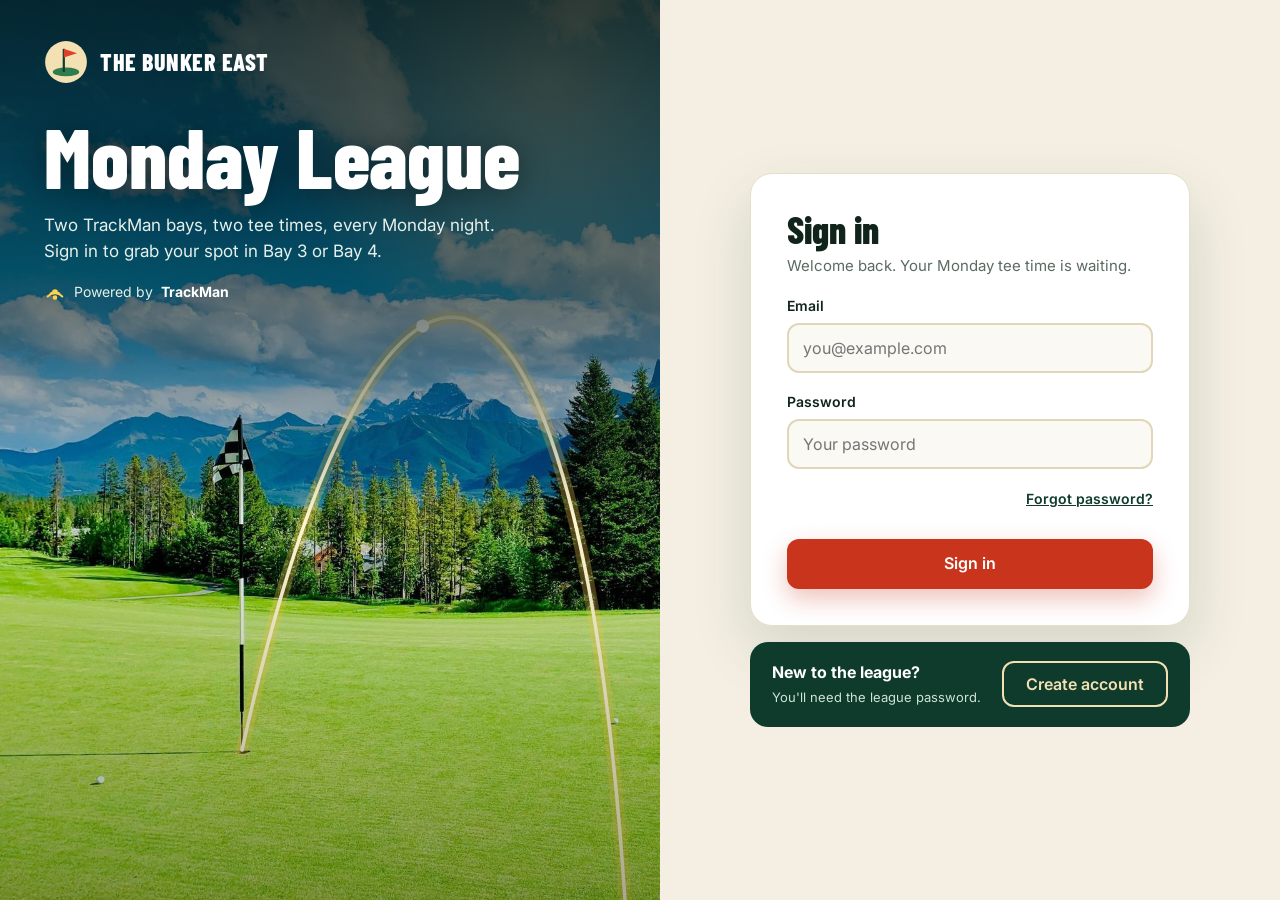
==== index.html @ 04e1f330 "Monday League booking site" ====
<!doctype html>
<html lang="en">
<head>
<meta charset="utf-8">
<meta name="viewport" content="width=device-width, initial-scale=1">
<title>Sign in · The Bunker East Monday League</title>
<meta name="robots" content="noindex">
<link rel="icon" href="favicon.svg" type="image/svg+xml">
<link rel="preconnect" href="https://fonts.googleapis.com">
<link rel="preconnect" href="https://fonts.gstatic.com" crossorigin>
<link href="https://fonts.googleapis.com/css2?family=Barlow+Condensed:wght@600;700;800&family=Inter:wght@400;500;600;700&display=swap" rel="stylesheet">
<link rel="stylesheet" href="style.css">
</head>
<body>
<div class="auth">

  <section class="auth-art">
    <div class="scene kb">
      <img src="hero.jpg" alt="">
      <svg viewBox="0 0 2400 1800" preserveAspectRatio="xMinYMax slice" aria-hidden="true">
        <defs><radialGradient id="g1" cx=".5" cy=".5" r=".5"><stop offset="0" stop-color="#fff8dc" stop-opacity=".7"/><stop offset="1" stop-color="#fff1c2" stop-opacity="0"/></radialGradient></defs>
        <circle class="glare" cx="1100" cy="160" r="560" fill="url(#g1)"/>
        <path class="tracer" pathLength="1000" d="M1250 1800 C1150 300 750 300 484 1500" fill="none" stroke="#ffd24a" stroke-width="26" stroke-linecap="round" opacity=".3"/>
        <path class="tracer" pathLength="1000" d="M1250 1800 C1150 300 750 300 484 1500" fill="none" stroke="#fff6d0" stroke-width="7" stroke-linecap="round"/>
        <circle r="13" fill="#fff"><animateMotion dur="4.5s" repeatCount="indefinite" keyTimes="0;0.6;1" keyPoints="0;1;1" calcMode="linear" path="M1250 1800 C1150 300 750 300 484 1500"/></circle>
        <ellipse cx="484" cy="1502" rx="0" ry="0" fill="none" stroke="#fff" stroke-width="5"><animate attributeName="rx" values="0;0;150" keyTimes="0;0.6;1" dur="4.5s" repeatCount="indefinite"/><animate attributeName="ry" values="0;0;34" keyTimes="0;0.6;1" dur="4.5s" repeatCount="indefinite"/><animate attributeName="opacity" values="0;0;1;0" keyTimes="0;0.59;0.6;1" dur="4.5s" repeatCount="indefinite"/></ellipse>
      </svg>
    </div>
    <div class="shade" style="background:linear-gradient(180deg,rgba(6,20,15,.82) 0%,rgba(6,20,15,.55) 34%,rgba(6,20,15,0) 58%,rgba(6,20,15,.35) 100%)"></div>

    <div class="brand rise" style="position:relative">
      <svg width="44" height="44" viewBox="0 0 40 40" aria-hidden="true"><circle cx="20" cy="20" r="19" fill="#f3e1b3"/><ellipse cx="20" cy="29" rx="12" ry="4" fill="#2f7d4f"/><line x1="18" y1="29" x2="18" y2="8" stroke="#0e3b2c" stroke-width="2"/><path class="flag" d="M18 8 L30 12 L18 16 Z" fill="#e0402a"/></svg>
      <span class="brand-name">THE BUNKER EAST</span>
    </div>
    <div style="position:relative;display:flex;flex-direction:column;gap:16px">
      <h1 class="rise" style="animation-delay:.1s">Monday League</h1>
      <p class="rise" style="animation-delay:.2s">Two TrackMan bays, two tee times, every Monday night. Sign in to grab your spot in Bay 3 or Bay 4.</p>
      <span class="powered rise" style="animation-delay:.3s;color:#e6f0ea"><svg width="22" height="22" viewBox="0 0 24 24" fill="none" stroke="#ffd24a" stroke-width="2" stroke-linecap="round" aria-hidden="true"><path d="M4 18a11 11 0 0 1 16 0M7 15a7 7 0 0 1 10 0M10 12a3 3 0 0 1 4 0"/><circle cx="12" cy="19" r="1.5" fill="#ffd24a"/></svg>Powered by <strong>TrackMan</strong></span>
    </div>
  </section>

  <section class="auth-side">
    <div class="auth-stack">

      <div id="signin-view" class="auth-stack">
        <form id="signin-form" class="card-form rise" novalidate>
          <div style="display:flex;flex-direction:column;gap:6px">
            <h2>Sign in</h2>
            <p class="lead">Welcome back. Your Monday tee time is waiting.</p>
          </div>
          <div id="signin-error" class="form-error hidden" role="alert"></div>
          <label class="field">Email<input id="si-email" type="email" autocomplete="email" required placeholder="you@example.com"></label>
          <label class="field">Password<input id="si-pass" type="password" autocomplete="current-password" required placeholder="Your password"></label>
          <button type="button" id="forgot" class="link-btn" style="align-self:flex-end;margin-top:-10px;font-size:14px">Forgot password?</button>
          <button type="submit" class="btn btn-primary btn-block" id="si-btn">Sign in</button>
        </form>
        <div class="newbar rise" style="animation-delay:.15s">
          <div><b style="display:block">New to the league?</b><span class="small" style="color:#cfe3d6">You'll need the league password.</span></div>
          <button type="button" class="btn" id="to-signup">Create account</button>
        </div>
      </div>

      <form id="signup-form" class="card-form rise hidden" novalidate>
        <div style="display:flex;flex-direction:column;gap:6px">
          <h2>Create your account</h2>
          <p class="lead">You'll need the league password from the organizer.</p>
        </div>
        <div id="signup-error" class="form-error hidden" role="alert"></div>
        <label class="field">Name shown on the calendar<input id="su-name" type="text" autocomplete="name" maxlength="40" required placeholder="e.g. Robert B."></label>
        <div class="grid-2">
          <label class="field">Email<input id="su-email" type="email" autocomplete="email" required placeholder="you@example.com"></label>
          <label class="field">Phone number<input id="su-phone" type="tel" autocomplete="tel" maxlength="30" required placeholder="613-555-0123"></label>
        </div>
        <label class="field">Your password<input id="su-pass" type="password" autocomplete="new-password" minlength="8" required placeholder="At least 8 characters"></label>
        <div class="code-box">
          <label class="field"><span style="display:inline-flex;gap:8px;align-items:center"><svg width="16" height="16" viewBox="0 0 24 24" fill="none" stroke="#a87a1c" stroke-width="2.2" aria-hidden="true"><rect x="5" y="11" width="14" height="10" rx="2"/><path d="M8 11V8a4 4 0 0 1 8 0v3"/></svg>League password</span>
            <input id="su-code" type="password" autocomplete="off" required placeholder="Given out by the organizer">
          </label>
          <span class="note">Keeps the calendar to league members. You only enter it once.</span>
        </div>
        <button type="submit" class="btn btn-primary btn-block" id="su-btn">Create account</button>
        <p style="margin:0;font-size:15px;text-align:center">Already in the league? <button type="button" class="link-btn" id="to-signin">Sign in</button></p>
      </form>

    </div>
  </section>
</div>
<script type="module" src="login.js"></script>
</body>
</html>
---- style.css ----
/* The Bunker East – Monday League */
:root{
  --green:#0e3b2c;--green-deep:#0b2a1f;--green-mid:#2f7d4f;--fairway:#7fd395;
  --sand:#f3e1b3;--sand-deep:#d9b765;--paper:#f4efe2;--line:#e8dfc8;--field:#fbf9f3;
  --ink:#10241b;--muted:#5b6b62;--flag:#c8341c;--flag-dark:#a92a15;--tracer:#ffd24a;
  --radius:18px;--shadow:0 24px 60px rgba(14,59,44,.14);
}
*{box-sizing:border-box}
html{scroll-behavior:smooth;scroll-padding-top:16px}
body{margin:0;background:var(--paper);color:var(--ink);font:16px/1.55 Inter,system-ui,sans-serif;overflow-x:clip}
h1,h2,h3,.display{font-family:"Barlow Condensed",sans-serif;font-weight:800;line-height:1;margin:0}
a{color:var(--green)}a:hover{color:var(--flag)}
button{font:inherit;cursor:pointer}
button:disabled{cursor:not-allowed}
:focus-visible{outline:3px solid var(--tracer);outline-offset:3px}
.wrap{max-width:1180px;margin:0 auto;padding:0 24px}
.muted{color:var(--muted)}
.small{font-size:13px}
.nowrap{white-space:nowrap}
.hidden{display:none!important}

/* buttons & fields */
.btn{display:inline-flex;align-items:center;justify-content:center;gap:10px;min-height:50px;padding:0 22px;border-radius:12px;border:0;font-weight:600;font-size:16px;text-decoration:none;transition:transform .2s,background .2s}
.btn-primary{background:var(--flag);color:#fff;box-shadow:0 10px 24px rgba(200,52,28,.3)}
.btn-primary:hover{background:var(--flag-dark);color:#fff;transform:translateY(-2px)}
.btn-outline{background:#fff;color:var(--green);border:2px solid var(--green)}
.btn-dark{background:var(--green);color:#fff}
.btn-quiet{background:#ece5d2;color:var(--ink)}
.btn-block{width:100%}
.btn-sm{min-height:40px;padding:0 14px;font-size:14px;border-radius:10px}
.btn:disabled{opacity:.6;transform:none}
.link-btn{border:0;background:none;padding:0;min-height:44px;color:var(--green);font-weight:600;text-decoration:underline}
.field{display:flex;flex-direction:column;gap:6px;font-size:14px;font-weight:600}
.field input,.field select{min-height:50px;padding:0 14px;border-radius:12px;border:2px solid #e1d6b8;background:var(--field);font:16px Inter,sans-serif;color:var(--ink);transition:border-color .2s,box-shadow .2s;width:100%}
.field input:focus,.field select:focus{outline:0;border-color:var(--green-mid);box-shadow:0 0 0 4px rgba(47,125,79,.15)}
.grid-2{display:grid;grid-template-columns:repeat(auto-fit,minmax(170px,1fr));gap:14px}
.form-error{background:#fbe3dd;color:#7a1d0e;border-radius:10px;padding:10px 12px;font-size:14px}

/* toast */
.toast{position:fixed;left:50%;bottom:24px;transform:translate(-50%,40px);opacity:0;background:var(--green);color:#fff;padding:12px 18px;border-radius:12px;font-weight:600;box-shadow:var(--shadow);transition:all .3s;z-index:50;max-width:calc(100% - 32px)}
.toast.show{opacity:1;transform:translate(-50%,0)}
.toast.error{background:var(--flag-dark)}

/* motion */
@keyframes rise{from{opacity:0;transform:translateY(24px)}to{opacity:1;transform:none}}
@keyframes draw{0%{stroke-dashoffset:1000;opacity:1}60%{stroke-dashoffset:0;opacity:1}85%{opacity:1}100%{stroke-dashoffset:0;opacity:0}}
@keyframes wave{0%,100%{transform:skewY(0) scaleX(1)}50%{transform:skewY(-7deg) scaleX(.9)}}
@keyframes drift{from{transform:translateX(-900px)}to{transform:translateX(3300px)}}
@keyframes kb{from{transform:scale(1)}to{transform:scale(1.12) translate(1.5%,-1%)}}
@keyframes pulse{0%,100%{opacity:.65}50%{opacity:1}}
@keyframes pop{0%{transform:scale(.4);opacity:0}70%{transform:scale(1.15)}100%{transform:scale(1);opacity:1}}
@keyframes glow{0%,100%{box-shadow:0 0 0 0 rgba(200,52,28,.45)}50%{box-shadow:0 0 0 10px rgba(200,52,28,0)}}
.rise{animation:rise .8s cubic-bezier(.2,.7,.2,1) both}
.tracer{stroke-dasharray:1000;animation:draw 4.5s ease-out infinite}
.flag{transform-origin:0 50%;transform-box:fill-box;animation:wave 1.6s ease-in-out infinite}
.kb{transform-origin:20% 85%;animation:kb 26s ease-in-out infinite alternate}
.glare{animation:pulse 6s ease-in-out infinite}
.cshadow{animation:drift linear infinite}
.pop{animation:pop .45s cubic-bezier(.2,.8,.3,1.4) both}
.mine{animation:glow 2.2s ease-in-out infinite}
@media (prefers-reduced-motion:reduce){*{animation:none!important;transition:none!important}}

/* logo */
.brand{display:flex;gap:12px;align-items:center;color:inherit;text-decoration:none}
.brand-name{font-family:"Barlow Condensed",sans-serif;font-weight:800;font-size:24px;letter-spacing:.5px}
.chip-user{display:flex;gap:8px;align-items:center;background:rgba(6,20,15,.55);border:1px solid rgba(255,255,255,.18);padding:6px 14px 6px 6px;border-radius:999px;font-size:14px;font-weight:600;backdrop-filter:blur(8px)}
.avatar{width:30px;height:30px;border-radius:50%;background:var(--sand);color:var(--green);display:grid;place-items:center;font-size:12px;font-weight:700;flex:none}
.pill-admin{display:inline-flex;align-items:center;min-height:36px;padding:0 12px;border-radius:999px;background:rgba(243,225,179,.18);border:1px solid rgba(243,225,179,.5);color:var(--sand);font-size:14px;font-weight:600;text-decoration:none}
.pill-admin:hover{color:#fff}
.header-link{color:#fff;font-size:14px;font-weight:500;background:none;border:0;text-decoration:underline;min-height:36px}
.powered{display:inline-flex;align-items:center;gap:8px;font-size:14px}
.powered strong{color:#fff}

/* ── sign-in page ── */
.auth{display:flex;flex-wrap:wrap;min-height:100vh}
.auth-art{position:relative;flex:1 1 520px;min-height:520px;background:var(--green-deep);color:#fff;overflow:hidden;padding:40px 44px;display:flex;flex-direction:column;gap:32px}
.auth-art h1{font-size:clamp(56px,7vw,84px);line-height:.95;text-shadow:0 4px 30px rgba(0,0,0,.4)}
.auth-art p{margin:0;font-size:17px;color:#e6f0ea;max-width:28em}
.auth-side{flex:1 1 480px;padding:48px 24px;display:flex;align-items:center;justify-content:center}
.auth-stack{width:100%;max-width:440px;display:flex;flex-direction:column;gap:16px}
.card-form{display:flex;flex-direction:column;gap:18px;background:#fff;border-radius:22px;padding:36px;box-shadow:var(--shadow);border:1px solid var(--line)}
.card-form h2{font-size:38px}
.card-form .lead{margin:0;font-size:15px;color:var(--muted)}
.code-box{display:flex;flex-direction:column;gap:8px;background:#fbf1d9;border-radius:14px;padding:16px}
.code-box input{border-color:var(--sand-deep);background:#fff}
.code-box .note{font-size:13px;color:#6b5a2e}
.newbar{display:flex;flex-wrap:wrap;gap:12px 16px;align-items:center;justify-content:space-between;background:var(--green);color:#fff;border-radius:18px;padding:18px 22px}
.newbar .btn{border:2px solid var(--sand);background:transparent;color:var(--sand);min-height:46px}

/* photo scene (shared by sign-in art panel and booking hero) */
.scene{position:absolute;inset:0}
.scene img,.scene svg{position:absolute;inset:0;width:100%;height:100%}
.scene img{object-fit:cover;object-position:0% 100%}
.shade{position:absolute;inset:0;pointer-events:none}

/* ── booking page ── */
.hero{position:relative;min-height:640px;background:var(--green-deep);color:#fff;overflow:hidden;display:flex;flex-direction:column}
.hero .shade{background:linear-gradient(270deg,rgba(6,20,15,.88) 0%,rgba(6,20,15,.55) 38%,rgba(6,20,15,0) 68%),linear-gradient(180deg,rgba(6,20,15,.55) 0%,rgba(6,20,15,0) 22%,rgba(6,20,15,0) 70%,rgba(6,20,15,.6) 100%)}
.topbar{position:relative;width:100%;padding-top:18px;padding-bottom:18px;display:flex;flex-wrap:wrap;gap:16px;align-items:center;justify-content:space-between}
.topbar-right{display:flex;gap:14px;align-items:center;flex-wrap:wrap}
.hero-body{position:relative;width:100%;flex:1;padding-top:40px;padding-bottom:120px;display:flex;flex-direction:column;justify-content:center;align-items:flex-end}
.hero-copy{display:flex;flex-direction:column;gap:20px;max-width:520px}
.hero-copy h1{font-size:clamp(56px,8vw,96px);line-height:.95;text-shadow:0 4px 30px rgba(0,0,0,.45)}
.hero-copy p{margin:0;font-size:18px;color:#eef5f0;text-shadow:0 1px 10px rgba(0,0,0,.4)}
.badge{align-self:flex-start;background:rgba(243,225,179,.16);border:1px solid rgba(243,225,179,.55);color:var(--sand);padding:6px 14px;border-radius:999px;font-size:14px;font-weight:600;backdrop-filter:blur(6px)}
.hud{align-self:flex-start;background:rgba(6,20,15,.6);border:1px solid rgba(255,255,255,.16);border-radius:14px;padding:12px 18px;display:flex;gap:22px;backdrop-filter:blur(10px);animation:rise .8s .5s both}
.hud span{display:block}.hud .k{font-size:12px;color:#a9c7b6}.hud .v{font-family:"Barlow Condensed",sans-serif;font-size:28px;font-weight:700;white-space:nowrap}
@media (max-width:760px){.hud{display:none}.hero-body{align-items:stretch}}

.facts{position:relative;margin-top:-64px}
.facts-grid{background:#fff;border-radius:18px;box-shadow:var(--shadow);display:grid;grid-template-columns:repeat(auto-fit,minmax(200px,1fr));gap:1px;overflow:hidden;border:1px solid var(--line);animation:rise .8s .45s both}
.fact{padding:20px 22px;display:flex;gap:14px;align-items:center;background:#fff}
.fact-icon{width:44px;height:44px;border-radius:12px;display:grid;place-items:center;flex:none}
.fact b{display:block}.fact span{font-size:14px;color:var(--muted)}

.book{padding-top:56px;padding-bottom:72px;display:flex;flex-direction:column;gap:36px}
.section-head{display:flex;flex-wrap:wrap;gap:8px 20px;align-items:baseline;justify-content:space-between}
.section-head h2{font-size:40px}
.days{display:flex;gap:12px;overflow-x:auto;padding:6px 2px 14px;scroll-snap-type:x proximity}
.day{flex:none;width:128px;min-height:128px;border-radius:16px;border:2px solid var(--line);background:#fff;color:var(--ink);display:flex;flex-direction:column;align-items:center;justify-content:center;gap:3px;padding:10px;scroll-snap-align:start;transition:transform .2s,box-shadow .2s}
.day:hover{transform:translateY(-4px);box-shadow:0 10px 24px rgba(14,59,44,.18)}
.day .m{font-size:13px;font-weight:600;opacity:.85}
.day .d{font-family:"Barlow Condensed",sans-serif;font-size:40px;font-weight:800;line-height:1}
.day .tag{font-size:12px;font-weight:600;padding:2px 8px;border-radius:999px;background:#eef6f0;color:var(--green-mid)}
.day .c{font-size:12px;font-weight:600;max-width:112px;white-space:nowrap;overflow:hidden;text-overflow:ellipsis;opacity:.9}
.day[aria-pressed="true"]{background:var(--green);color:#fff;border-color:var(--green);box-shadow:0 12px 28px rgba(14,59,44,.3)}
.day[aria-pressed="true"] .tag{background:rgba(255,255,255,.14);color:var(--sand)}
.day .tag.booked{background:var(--flag);color:#fff}
.day.past{opacity:.55}

.course{background:#fff;border-radius:22px;border:1px solid var(--line);box-shadow:0 16px 40px rgba(14,59,44,.1);overflow:hidden;display:flex;flex-wrap:wrap}
.course-img{position:relative;flex:1 1 460px;min-height:360px;background:linear-gradient(180deg,#cfe6f2 0%,#f1e3bd 55%,#d9bd7c 100%);overflow:hidden}
.course-img img,.course-img svg{position:absolute;inset:0;width:100%;height:100%;object-fit:cover;object-position:50% 70%}
.course-tag{position:absolute;left:16px;top:16px;background:var(--flag);color:#fff;font-size:13px;font-weight:700;padding:6px 12px;border-radius:999px}
.course-body{flex:1 1 380px;padding:28px 30px;display:flex;flex-direction:column;gap:16px}
.course-body h2{font-size:44px}
.course-when{font-size:14px;font-weight:600;color:var(--green-mid)}
.stats{display:grid;grid-template-columns:repeat(auto-fit,minmax(80px,1fr));gap:8px}
.stat{background:var(--paper);border-radius:12px;padding:10px 12px}
.stat span{display:block;font-size:12px;color:var(--muted)}
.stat b{font-family:"Barlow Condensed",sans-serif;font-size:24px;white-space:nowrap}
.callout{display:flex;gap:12px;align-items:flex-start;background:#fbf1d9;border-radius:12px;padding:12px 14px;font-size:15px}

.slot-head{display:flex;gap:14px;align-items:center;flex-wrap:wrap;margin-bottom:18px}
.slot-icon{width:48px;height:48px;border-radius:14px;display:grid;place-items:center;font-family:"Barlow Condensed",sans-serif;font-size:22px;font-weight:800}
.slot-head h2{font-size:32px;line-height:1.05}
.slot-head .when{font-size:15px;font-weight:600;color:var(--green-mid);white-space:nowrap}
.bays{display:grid;grid-template-columns:repeat(auto-fit,minmax(300px,1fr));gap:24px}
.bay{background:#fff;border-radius:20px;border:2px solid var(--line);box-shadow:0 8px 24px rgba(14,59,44,.08);overflow:hidden;display:flex;flex-direction:column;transition:transform .25s,box-shadow .25s;animation:rise .8s cubic-bezier(.2,.7,.2,1) both}
.bay:hover{transform:translateY(-6px);box-shadow:0 22px 44px rgba(14,59,44,.18)}
.bay.is-mine{border-color:var(--flag)}
.bay-top{position:relative;background:linear-gradient(135deg,var(--green),#1d5a40);color:#fff;padding:18px 20px;overflow:hidden}
.bay-num{position:absolute;right:12px;top:-22px;font-family:"Barlow Condensed",sans-serif;font-size:120px;font-weight:800;color:rgba(255,255,255,.07);line-height:1}
.bay-title{position:relative;display:flex;justify-content:space-between;align-items:center;gap:12px}
.bay-title b{font-family:"Barlow Condensed",sans-serif;font-size:28px;font-weight:800}
.bay-title span{font-size:14px;font-weight:600;color:var(--sand);white-space:nowrap}
.bars{position:relative;display:grid;grid-template-columns:repeat(4,minmax(0,1fr));gap:6px;margin-top:12px}
.bars i{height:6px;border-radius:3px;background:rgba(255,255,255,.18)}
.bars i.on{background:var(--fairway)}.bars i.me{background:var(--tracer)}
.seats{list-style:none;margin:0;padding:14px 20px;display:flex;flex-direction:column;gap:10px;flex:1}
.seat{display:flex;gap:12px;align-items:center;min-height:42px}
.seat .av{width:40px;height:40px;border-radius:50%;display:grid;place-items:center;font-size:13px;font-weight:700;color:var(--green);flex:none}
.seat .open{width:40px;height:40px;border-radius:50%;border:2px dashed #cdbf98;display:grid;place-items:center;color:#a8996f;font-size:20px;flex:none}
.seat .name{font-size:15px;font-weight:600}
.seat .you{font-size:12px;font-weight:700;background:var(--flag);color:#fff;padding:3px 9px;border-radius:999px}
.seat .empty{font-size:15px;color:#7a6f52}
.bay-foot{padding:0 20px 20px}
.loading{padding:28px;text-align:center;color:var(--muted)}

footer.site{background:var(--green-deep);color:#cfe3d6}
footer.site .wrap{padding-top:28px;padding-bottom:28px;display:flex;flex-wrap:wrap;gap:12px 32px;justify-content:space-between;align-items:center;font-size:14px}
footer.site .display{font-size:20px;color:#fff}

/* ── admin ── */
.admin-top{background:var(--green-deep);color:#fff}
.admin-top .wrap{padding-top:16px;padding-bottom:16px;display:flex;flex-wrap:wrap;gap:16px;align-items:center;justify-content:space-between}
.admin-main{padding-top:32px;padding-bottom:64px;display:flex;flex-direction:column;gap:24px}
.kpis{display:grid;grid-template-columns:repeat(3,minmax(0,1fr));gap:10px}
.kpi{background:#fff;border:1px solid var(--line);border-radius:14px;padding:10px 16px;min-width:120px}
.kpi span{display:block;font-size:12px;color:var(--muted)}
.kpi b{font-family:"Barlow Condensed",sans-serif;font-size:30px;font-weight:800}
.tabs{display:flex;gap:8px;flex-wrap:wrap;border-bottom:2px solid var(--line)}
.tab{min-height:46px;padding:0 18px;border:0;border-bottom:3px solid transparent;margin-bottom:-2px;background:none;color:var(--muted);font-size:15px;font-weight:700}
.tab[aria-selected="true"]{color:var(--ink);border-bottom-color:var(--flag)}
.panel{background:#fff;border:1px solid var(--line);border-radius:18px;overflow:hidden}
.panel-bar{padding:18px 20px;display:flex;flex-wrap:wrap;gap:12px;align-items:center;justify-content:space-between}
.search{display:flex;align-items:center;gap:10px;flex:1 1 260px;max-width:360px;min-height:46px;padding:0 14px;border:2px solid #e1d6b8;border-radius:12px;background:var(--field)}
.search input{border:0;outline:0;background:none;font:16px Inter,sans-serif;flex:1;min-width:0}
.table-scroll{overflow-x:auto}
table.data{width:100%;border-collapse:collapse;font-size:15px;min-width:760px}
table.data th{background:var(--paper);text-align:left;font-size:13px;color:var(--muted);font-weight:600;padding:10px 12px}
table.data td{padding:12px;border-top:1px solid #efe8d6;vertical-align:middle}
table.data th:first-child,table.data td:first-child{padding-left:20px}
table.data th:last-child,table.data td:last-child{padding-right:20px;text-align:right}
table.data tr:hover td{background:#faf6ea}
.person{display:inline-flex;gap:10px;align-items:center;font-weight:600}
.btn-danger-quiet{min-height:36px;padding:0 12px;border-radius:8px;border:1px solid #e1d6b8;background:#fff;color:var(--flag-dark);font-size:13px;font-weight:600}
.week-row{background:#fff;border:1px solid var(--line);border-radius:16px;padding:14px;display:flex;flex-wrap:wrap;gap:16px;align-items:center}
.week-date{width:72px;text-align:center;flex:none}
.week-date b{display:block;font-family:"Barlow Condensed",sans-serif;font-size:34px;font-weight:800;line-height:1}
.week-thumb{width:132px;height:74px;border-radius:10px;object-fit:cover;flex:none;background:var(--paper)}
.week-thumb.none{border:2px dashed #d9cdaa;display:grid;place-items:center;font-size:12px;color:#7a6f52}
.week-info{flex:1 1 220px}
.week-edit{flex:1 1 100%;display:grid;grid-template-columns:repeat(auto-fit,minmax(200px,1fr));gap:10px}
.week-edit .field input,.week-edit .field textarea{min-height:44px}
.field textarea{padding:10px 14px;border-radius:12px;border:2px solid #e1d6b8;background:var(--field);font:16px Inter,sans-serif;color:var(--ink);min-height:90px;resize:vertical}
.week-actions{flex:1 1 100%;display:flex;gap:8px;flex-wrap:wrap}
.rosters{display:grid;grid-template-columns:repeat(auto-fit,minmax(240px,1fr));gap:16px}
.roster{background:#fff;border:1px solid var(--line);border-radius:16px;overflow:hidden}
.roster-top{background:var(--green);color:#fff;padding:12px 16px;display:flex;justify-content:space-between;align-items:baseline}
.roster-top b{font-family:"Barlow Condensed",sans-serif;font-size:22px}
.roster-top span{font-size:13px;color:var(--sand)}
.roster ul{list-style:none;margin:0;padding:10px 16px;display:flex;flex-direction:column;gap:6px}
.roster li{display:flex;justify-content:space-between;align-items:center;min-height:40px;font-weight:600}
.roster .x{width:36px;height:36px;border-radius:8px;border:1px solid #e1d6b8;background:#fff;color:var(--flag-dark);font-size:18px}
.roster-add{padding:0 16px 14px;display:flex;gap:8px}
.roster-add select{flex:1;min-height:40px;border-radius:10px;border:2px solid #e1d6b8;background:var(--field);font:14px Inter,sans-serif;padding:0 8px;min-width:0}
.settings{display:grid;grid-template-columns:repeat(auto-fit,minmax(320px,1fr));gap:16px}
.settings .panel{padding:22px;display:flex;flex-direction:column;gap:12px}
.settings h2{font-size:28px}
.org-row{display:flex;justify-content:space-between;align-items:center;gap:10px;background:var(--paper);border-radius:12px;padding:10px 14px;font-weight:600}
@media (max-width:600px){.kpis{grid-template-columns:repeat(3,minmax(0,1fr))}.card-form{padding:24px}.auth-art{padding:28px 24px}}
@media (max-width:600px){.facts-grid{grid-template-columns:1fr 1fr}.fact{padding:14px;flex-direction:column;align-items:flex-start;gap:8px}.book{padding-top:40px}}
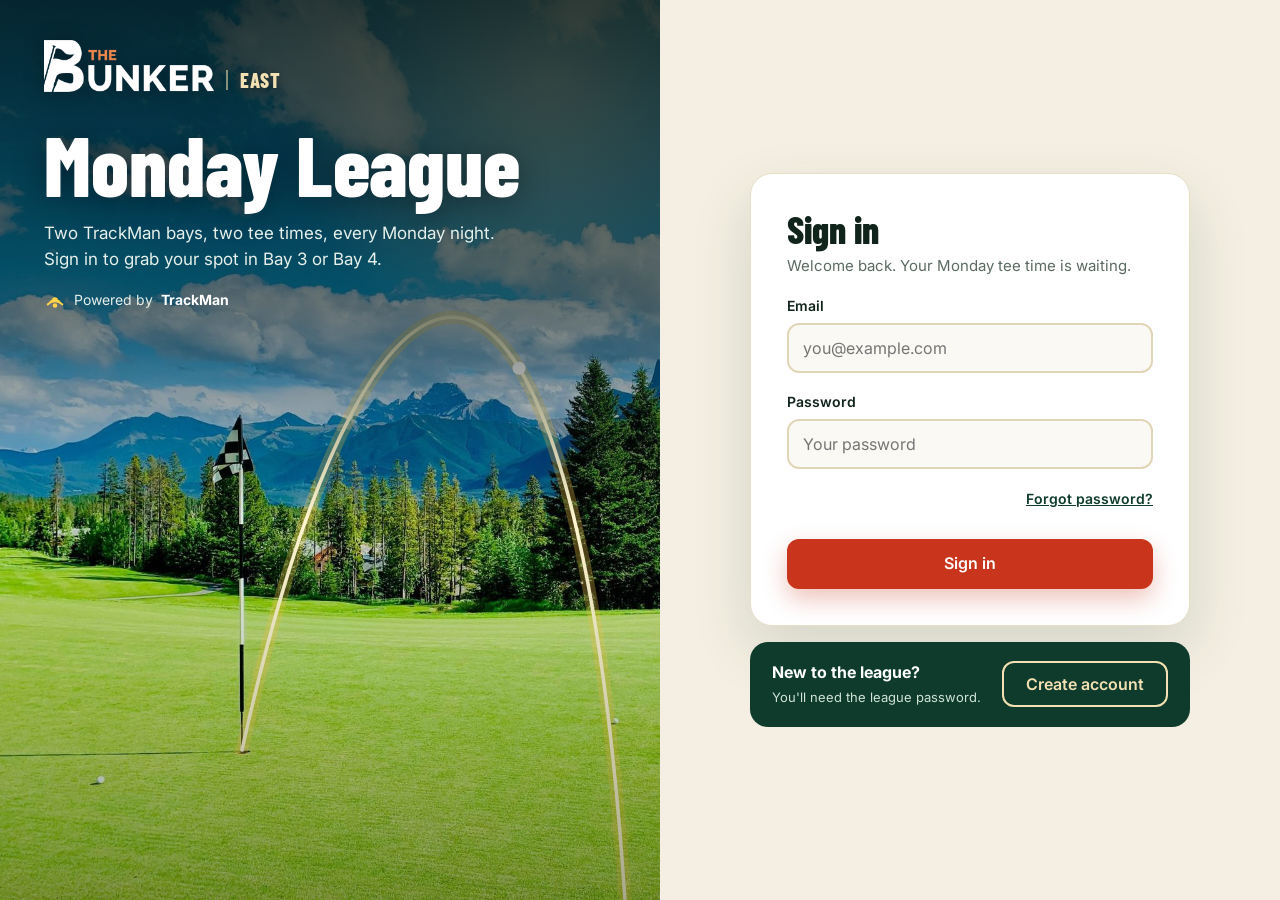
==== commit f8ecd58a: "Use The Bunker logo in headers and tab icon" ====
--- a/index.html
+++ b/index.html
@@ -5,7 +5,8 @@
 <meta name="viewport" content="width=device-width, initial-scale=1">
 <title>Sign in · The Bunker East Monday League</title>
 <meta name="robots" content="noindex">
-<link rel="icon" href="favicon.svg" type="image/svg+xml">
+<link rel="icon" href="favicon.png" type="image/png">
+<link rel="apple-touch-icon" href="favicon.png">
 <link rel="preconnect" href="https://fonts.googleapis.com">
 <link rel="preconnect" href="https://fonts.gstatic.com" crossorigin>
 <link href="https://fonts.googleapis.com/css2?family=Barlow+Condensed:wght@600;700;800&family=Inter:wght@400;500;600;700&display=swap" rel="stylesheet">
@@ -28,10 +29,7 @@
     </div>
     <div class="shade" style="background:linear-gradient(180deg,rgba(6,20,15,.82) 0%,rgba(6,20,15,.55) 34%,rgba(6,20,15,0) 58%,rgba(6,20,15,.35) 100%)"></div>
 
-    <div class="brand rise" style="position:relative">
-      <svg width="44" height="44" viewBox="0 0 40 40" aria-hidden="true"><circle cx="20" cy="20" r="19" fill="#f3e1b3"/><ellipse cx="20" cy="29" rx="12" ry="4" fill="#2f7d4f"/><line x1="18" y1="29" x2="18" y2="8" stroke="#0e3b2c" stroke-width="2"/><path class="flag" d="M18 8 L30 12 L18 16 Z" fill="#e0402a"/></svg>
-      <span class="brand-name">THE BUNKER EAST</span>
-    </div>
+    <div class="brand rise" style="position:relative"><img class="brand-logo brand-logo-lg" src="bunker-logo.png" alt="The Bunker" width="568" height="174"><span class="brand-tag">EAST</span></div>
     <div style="position:relative;display:flex;flex-direction:column;gap:16px">
       <h1 class="rise" style="animation-delay:.1s">Monday League</h1>
       <p class="rise" style="animation-delay:.2s">Two TrackMan bays, two tee times, every Monday night. Sign in to grab your spot in Bay 3 or Bay 4.</p>
--- a/style.css
+++ b/style.css
@@ -221,3 +221,9 @@
 .org-row{display:flex;justify-content:space-between;align-items:center;gap:10px;background:var(--paper);border-radius:12px;padding:10px 14px;font-weight:600}
 @media (max-width:600px){.kpis{grid-template-columns:repeat(3,minmax(0,1fr))}.card-form{padding:24px}.auth-art{padding:28px 24px}}
 @media (max-width:600px){.facts-grid{grid-template-columns:1fr 1fr}.fact{padding:14px;flex-direction:column;align-items:flex-start;gap:8px}.book{padding-top:40px}}
+
+/* The Bunker logo (white/orange, for dark backgrounds) */
+.brand-logo{display:block;height:40px;width:auto;filter:drop-shadow(0 2px 10px rgba(0,0,0,.35))}
+.brand-logo-lg{height:52px}
+.brand-tag{align-self:flex-end;margin-bottom:2px;padding-left:12px;border-left:2px solid rgba(243,225,179,.55);font-family:"Barlow Condensed",sans-serif;font-weight:800;font-size:20px;letter-spacing:1px;color:#f3e1b3;line-height:1;text-shadow:0 2px 10px rgba(0,0,0,.35)}
+@media (max-width:420px){.brand-logo{height:32px}.brand-tag{font-size:16px}}
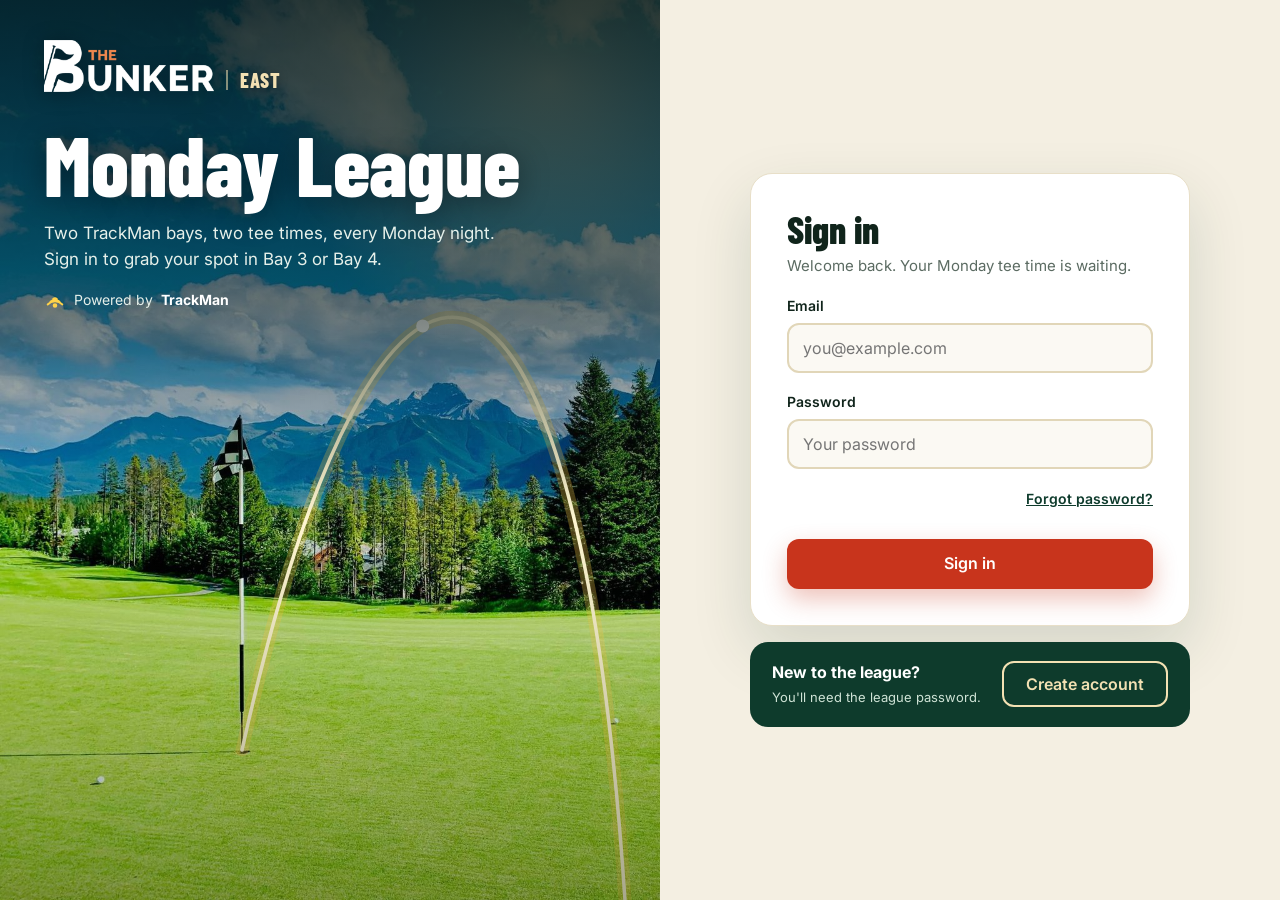
==== commit b1b93ed2: "Add announcements, waitlist and home-screen app" ====
--- a/index.html
+++ b/index.html
@@ -6,7 +6,13 @@
 <title>Sign in · The Bunker East Monday League</title>
 <meta name="robots" content="noindex">
 <link rel="icon" href="favicon.png" type="image/png">
-<link rel="apple-touch-icon" href="favicon.png">
+<link rel="apple-touch-icon" href="icon-180.png">
+<link rel="manifest" href="manifest.webmanifest">
+<meta name="theme-color" content="#0b2a1f">
+<meta name="apple-mobile-web-app-capable" content="yes">
+<meta name="mobile-web-app-capable" content="yes">
+<meta name="apple-mobile-web-app-status-bar-style" content="black-translucent">
+<meta name="apple-mobile-web-app-title" content="Monday League">
 <link rel="preconnect" href="https://fonts.googleapis.com">
 <link rel="preconnect" href="https://fonts.gstatic.com" crossorigin>
 <link href="https://fonts.googleapis.com/css2?family=Barlow+Condensed:wght@600;700;800&family=Inter:wght@400;500;600;700&display=swap" rel="stylesheet">
--- a/style.css
+++ b/style.css
@@ -227,3 +227,28 @@
 .brand-logo-lg{height:52px}
 .brand-tag{align-self:flex-end;margin-bottom:2px;padding-left:12px;border-left:2px solid rgba(243,225,179,.55);font-family:"Barlow Condensed",sans-serif;font-weight:800;font-size:20px;letter-spacing:1px;color:#f3e1b3;line-height:1;text-shadow:0 2px 10px rgba(0,0,0,.35)}
 @media (max-width:420px){.brand-logo{height:32px}.brand-tag{font-size:16px}}
+
+/* announcement banner */
+.announce{display:flex;gap:14px;align-items:flex-start;background:#fff;border:2px solid var(--sand-deep);border-left:8px solid var(--flag);border-radius:16px;padding:16px 20px;box-shadow:0 10px 28px rgba(14,59,44,.1);animation:rise .6s both}
+.announce-icon{flex:none;width:40px;height:40px;border-radius:12px;background:#fbe3dd;color:var(--flag);display:grid;place-items:center}
+.announce b{font-family:"Barlow Condensed",sans-serif;font-size:20px;font-weight:800;letter-spacing:.3px}
+.announce-when{font-size:13px;color:var(--muted)}
+.announce p{margin:4px 0 0;white-space:pre-line}
+
+/* waitlist */
+.waitline{margin:0 20px 12px;display:flex;align-items:center;gap:8px;font-size:14px;font-weight:600;color:#7a5a12;background:#fbf1d9;border-radius:10px;padding:8px 12px}
+.waitdot{width:8px;height:8px;border-radius:50%;background:var(--sand-deep);flex:none}
+
+/* install dialog */
+.install-dialog{border:0;border-radius:20px;padding:26px;max-width:420px;width:calc(100% - 32px);box-shadow:var(--shadow);color:var(--ink)}
+.install-dialog::backdrop{background:rgba(6,20,15,.6)}
+.install-dialog h2{font-size:30px;margin-bottom:8px}
+.install-dialog ol{padding-left:22px;display:flex;flex-direction:column;gap:6px}
+#install-btn{background:rgba(243,225,179,.18);cursor:pointer}
+
+/* admin: announcements */
+.announce-admin{display:flex;flex-direction:column;gap:12px}
+.check{display:flex;gap:10px;align-items:center;font-size:14px;font-weight:600;min-height:40px}
+.check input{width:20px;height:20px}
+.bc-row{display:flex;justify-content:space-between;gap:10px;background:var(--paper);border-radius:12px;padding:10px 14px;font-size:14px}
+.bc-row b{display:block}
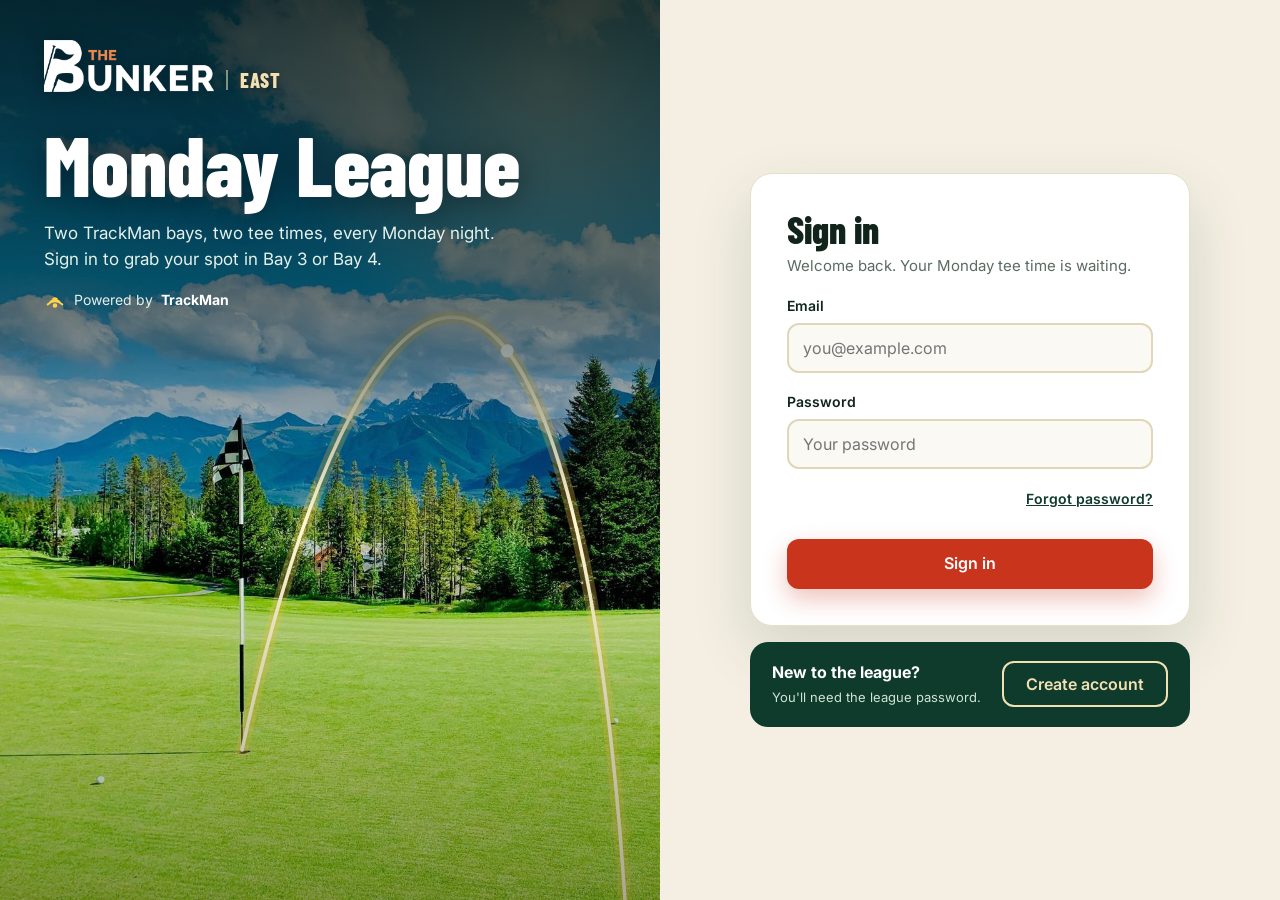
==== commit 02e78941: "Logo links to golfbunker.ca" ====
--- a/index.html
+++ b/index.html
@@ -35,7 +35,7 @@
     </div>
     <div class="shade" style="background:linear-gradient(180deg,rgba(6,20,15,.82) 0%,rgba(6,20,15,.55) 34%,rgba(6,20,15,0) 58%,rgba(6,20,15,.35) 100%)"></div>
 
-    <div class="brand rise" style="position:relative"><img class="brand-logo brand-logo-lg" src="bunker-logo.png" alt="The Bunker" width="568" height="174"><span class="brand-tag">EAST</span></div>
+    <div class="brand rise" style="position:relative"><a class="brand-site" href="https://golfbunker.ca/" target="_blank" rel="noopener" title="Visit The Bunker (opens in a new tab)"><img class="brand-logo brand-logo-lg" src="bunker-logo.png" alt="The Bunker website (opens in a new tab)" width="568" height="174"></a><span class="brand-tag">EAST</span></div>
     <div style="position:relative;display:flex;flex-direction:column;gap:16px">
       <h1 class="rise" style="animation-delay:.1s">Monday League</h1>
       <p class="rise" style="animation-delay:.2s">Two TrackMan bays, two tee times, every Monday night. Sign in to grab your spot in Bay 3 or Bay 4.</p>
--- a/style.css
+++ b/style.css
@@ -252,3 +252,26 @@
 .check input{width:20px;height:20px}
 .bc-row{display:flex;justify-content:space-between;gap:10px;background:var(--paper);border-radius:12px;padding:10px 14px;font-size:14px}
 .bc-row b{display:block}
+
+/* admin: move / swap */
+.roster li{gap:4px 8px;flex-wrap:wrap;padding:4px 0;border-bottom:1px solid #f1ead8}
+.roster li:last-child{border-bottom:0}
+.roster .rn{flex:1 1 130px;min-width:0}
+.roster .ra{display:flex;gap:6px;align-items:center;flex:none;margin-left:auto}
+.roster select.mv{max-width:132px;min-height:36px;border-radius:8px;border:1px solid #e1d6b8;background:var(--field);font:13px Inter,sans-serif;padding:0 6px;color:var(--ink)}
+
+/* closed bays */
+.close-row{display:flex;flex-wrap:wrap;gap:10px}
+.roster-close{padding:0 16px 14px;display:flex;flex-direction:column;gap:8px;align-items:flex-start}
+.closed-note{margin:0;font-size:14px;font-weight:600;color:var(--flag-dark)}
+.roster.is-closed{border-color:#e7c3b9;background:repeating-linear-gradient(135deg,#fff,#fff 12px,#fbf3ef 12px,#fbf3ef 24px)}
+.roster.is-closed .roster-top{background:#5b4a44}
+.bay.is-closed{opacity:.92}
+.bay.is-closed .bay-top{background:#5b4a44}
+.closed-msg{margin:0 20px 12px;font-size:14px;font-weight:600;color:var(--flag-dark);background:#fbe3dd;border-radius:10px;padding:8px 12px}
+
+/* logo links to golfbunker.ca */
+.brand-site{display:inline-flex;border-radius:6px;transition:opacity .2s}
+.brand-site:hover{opacity:.85}
+.brand-site:focus-visible{outline:2px solid var(--sand-deep);outline-offset:4px}
+a.brand-tag{text-decoration:none}
